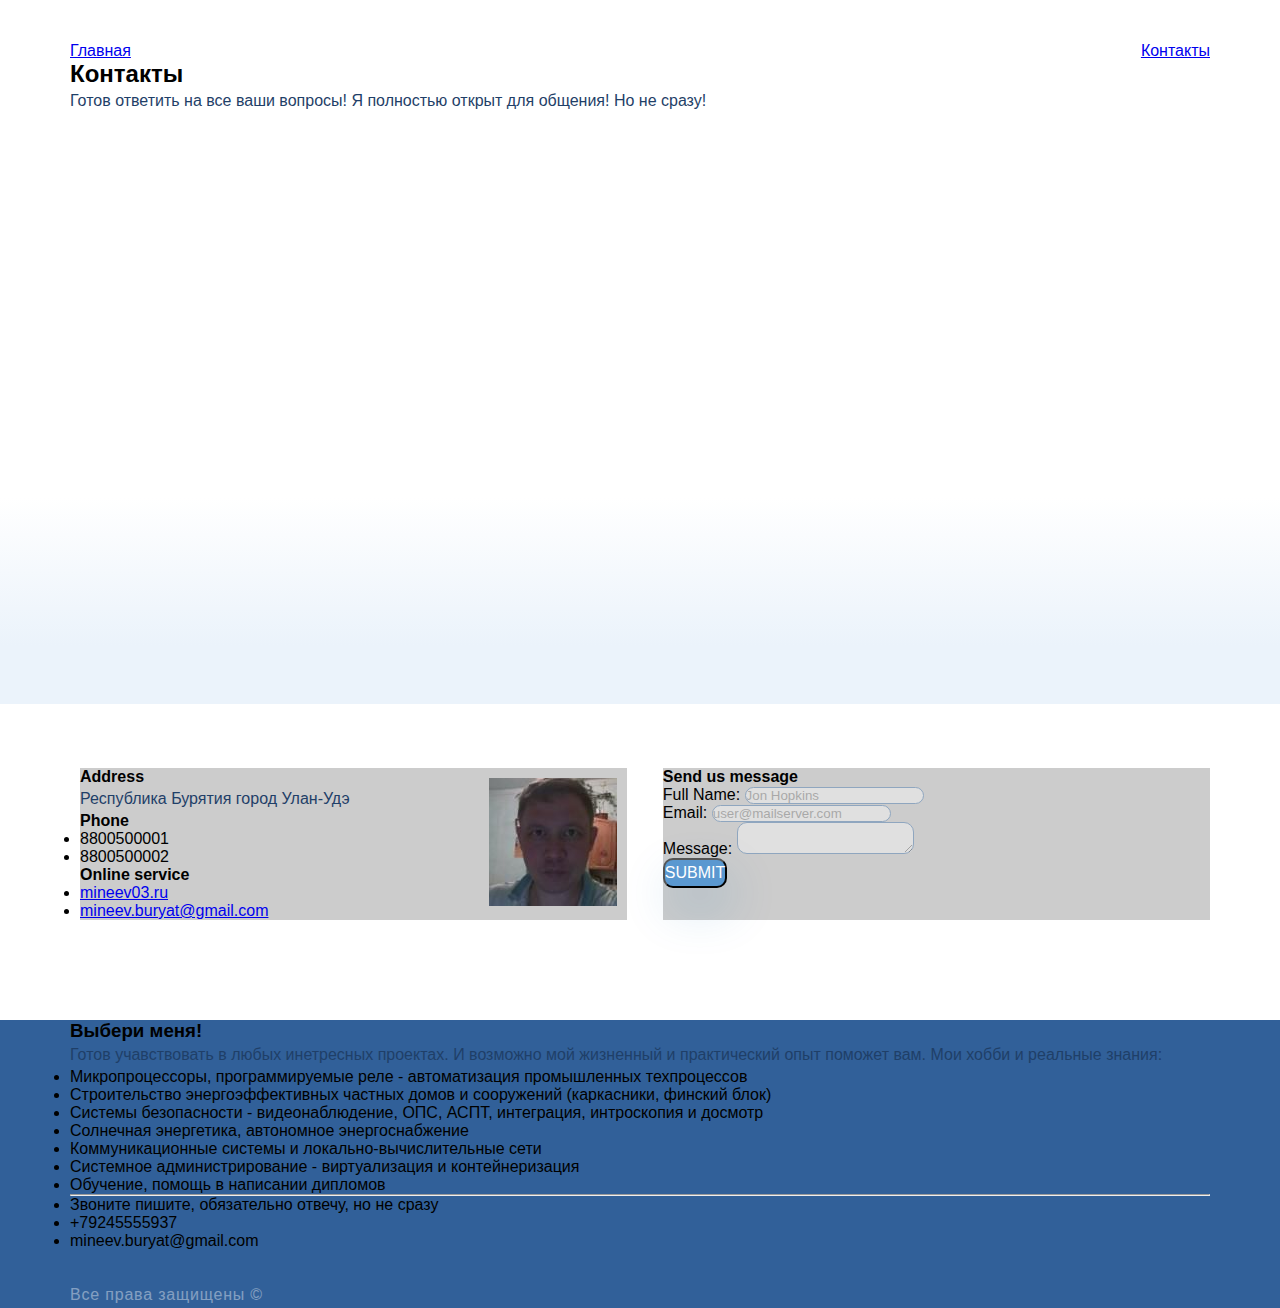
==== contacts.html @ 1b348b92 "ferst project" ====
﻿<!DOCTYPE html>

<html lang="ru">

<head>
    
<meta charset="UTF-8">

    <meta name="viewport" content="width=device-width, initial-scale=1.0">

    <title>Контакты</title>

    <link rel="stylesheet" href="style/style.css">

</head>

<body>
  <div class="header">
    <div class="container">
         <ul class="menu-nav">
          <li><a href="index.html">Главная</a></li>
          <li><a href="contacts.html">Контакты</a></li>
         </ul>
    </div>
    <div class="container">
      <h2 class="h2-contact">Контакты</h2>
      <p class="ptext">Готов ответить на все ваши вопросы! Я полностью открыт для общения! Но не сразу!</p>
    </div>
  </div>
  <div class="main">
    <div class="container what-we-do">
      <div class="item-contact">
        <img src="img/myself.jpg" alt="моё фото">
        <h4 class="h4-main">Address</h4>
        <p class="ptext">Республика Бурятия город Улан-Удэ</p>
        <h4 class="h4-main">Phone</h4>
        <ul class="contact-list">
            <li>8800500001</li>
            <li>8800500002</li>
        </ul>
        <h4 class="h4-main">Online service</h4>
        <ul class="contact-list">
            <li><a href="http://mineev03.ru/" target="_blank">mineev03.ru</a></li>
            <li><a href="mailto:mineev.buryat@gmail.com" target="_blank">mineev.buryat@gmail.com</a></li>
        </ul>
      </div>
      <div class="item-contact">
        <h4 class="h4-main">Send us message </h4>
        <form>
            <label>Full Name: <input type="text" placeholder="Jon Hopkins" class="field"></label><br>
            <label>Email: <input type="email" placeholder="user@mailserver.com" class="field"></label><br>
            <label>Message: <textarea class="field"></textarea></label><br>
            <button class="submit" type="submit">Submit</button><br>
        </form>
      </div>
    </div>
    <div class="container maps">
      <script type="text/javascript" charset="utf-8" async src="https://api-maps.yandex.ru/services/constructor/1.0/js/?um=constructor%3Ab8a80c267ce16a38b59da07715a1e969485c6a993bd5b96afb170f8ff72f42b6&amp;width=943&amp;height=689&amp;lang=ru_RU&amp;scroll=true"></script>
    </div>
  </div>
  <div class="footer">
    <div class="container">
      <div class="top-footer">
        <h3 class="h3-main">Выбери меня!</h3>
        <p class="ptext">Готов учавствовать в любых инетресных проектах. И возможно мой жизненный и практический опыт поможет вам. Мои хобби и реальные знания:</p>
         <ul class="experience">
            <li>Микропроцессоры, программируемые реле - автоматизация промышленных техпроцессов</li>
            <li>Строительство энергоэффективных частных домов и сооружений (каркасники, финский блок)</li>
            <li>Системы безопасности - видеонаблюдение, ОПС, АСПТ, интеграция, интроскопия и досмотр</li>
            <li>Солнечная энергетика, автономное энергоснабжение </li>
            <li>Коммуникационные системы и локально-вычислительные сети</li>
      <li>Системное администрирование - виртуализация и контейнеризация</li>
            <li>Обучение, помощь в написании дипломов</li>
          </ul> 
       </div>
    
    <hr>
    
      <ul class="bottom-footer">
          <li>Звоните пишите, обязательно отвечу, но не сразу</li>
          <li>+79245555937</li>
          <li>mineev.buryat@gmail.com</li>
      </ul>
      <p class="allrightreservd">Все права защищены &copy; </p>  
    </div>
  </div>
</body>

</html>
---- style/style.css ----
* {
margin: 0;
padding: 0;
}

body {
    font-family: 'Roboto',sans-serif;
}

.ptext {
    font-size: 16px;
    line-height: 26px;
    color: #1F3F68;
}

.container {
  max-width: 1140px;
  margin: 0 auto;
}

.field {
    border: 1px solid #356EAD;
    box-sizing: border-box;
    border-radius: 10px;
    opacity: 0.4;
}

.submit {
    background: #5A98D0;
    box-shadow: 5px 20px 50px rgba(16, 112, 177, 0.2);
    border-radius: 10px;
    font-weight: 500;
    font-size: 16px;
    line-height: 26px;
    text-align: center;
    color: #FFFFFF;
    text-transform: uppercase;
}

.header {
  min-height: 70vh;
  background: linear-gradient(0deg, #EBF3FB 8.84%, rgba(152, 195, 232, 0) 31.12%);
  margin-top: 42px;
  padding-bottom: 32px;
}

.menu-nav {
  display: flex;
  margin-top: 10px;
  list-style-type: none;
  justify-content: space-between;
}

.header-bg {
  background-image: url(../img/bgheaderimg.png);
  background-repeat: no-repeat;
  background-position: right center;
  padding-top: 115px;
  background-size: 45%;
  
}

.introblock {
  width: 504px;
}

.introblock>h1 {
  font-style: normal;
  font-weight: 300;
  font-size: 54px;
  line-height: 74px;
  letter-spacing: 0.04em;
  color: #1F3F68;
}

.introblock>p {
  width: 425px;
  font-style: normal;
  font-weight: normal;
  font-size: 16px;
  line-height: 26px;
  letter-spacing: 0.05em;
  color: #1F3F68;
  opacity: 0.6;
  margin-top: 32px;
}

.top_button {
  display: inline-block;
  font-size: 16px;
  line-height: 26px;
  text-align: center;
  letter-spacing: 0.04em;
  color: #FFFFFF;
  background: #5A98D0;
  box-shadow: 5px 10px 20px rgba(53, 110, 173, 0.2);
  border-radius: 10px;
  padding: 15px 50px;
  margin-left: 100px;
  margin-top: 50px;
  text-decoration: none;
}

.maincontent {
  margin-top: 64px;
  padding-bottom: 32px;
}
.maincontent>h3 {
  font-weight: 300;
  font-size: 36px;
  line-height: 46px;
  text-align: center;
  letter-spacing: 0.05em;
  color: #000000;
  padding: 16px 32px;
}

.what-we-do {
  display: flex;
  justify-content: space-between;
  margin-top: 64px;
}

.item {
  width: 359px;
  background: #FFFFFF;
  box-shadow: 5px 20px 50px rgba(16, 112, 177, 0.2);
  border-radius: 10px;
  box-sizing: border-box;
  }

.item>img {
  display: block;
  margin: 20px auto;
}

.item>h4 {
  font-style: normal;
  font-weight: normal;
  font-size: 20px;
  line-height: 30px;
  letter-spacing: 0.05em;
  color: #1F3F68;
  padding-left: 32px;
  padding-left: 20px;
  margin-bottom: 14px;
  margin-top: 25px;
  text-align: center;
  }

.item>p {
  font-style: normal;
  font-weight: normal;
  font-size: 16px;
  line-height: 26px;
  letter-spacing: 0.05em;
  color: #1F3F68;
  opacity: 0.6;
  padding-left: 32px;
  margin-bottom: 20px;
}

.item>a {
  display: block;
  font-size: 14px;
  line-height: 30px;
  letter-spacing: 0.05em;
  color: #5A98D0;
  padding: 0 0 32px 32px;
  text-decoration: none;
}

.project {
  margin-top: 64px;
}

.project>h3 {
  font-weight: 300;
  font-size: 36px;
  line-height: 46px;
  text-align: center;
  letter-spacing: 0.05em;
  color: #000000;
  width: 60%;
  margin: 0 auto;
}

.project>p {
  font-style: normal;
  font-weight: normal;
  font-size: 16px;
  line-height: 26px;
  text-align: center;
  letter-spacing: 0.05em;
  color: #222222;
  width: 70%;
  margin: 0 auto;
}

.project_parent {
  display: flex;
  justify-content: space-between;
  margin-top: 32px;
}

.project_item {
  position: relative;
}

.project_item>img {
  max-width: 100%;
}
.project_text {
  position: absolute;
  top: 64px;
  right: 64px;
  font-size: 32px;
  line-height: 46px;
  text-align: right;
  letter-spacing: 0.05em;
  color: #FFFFFF;
}

.text_left {
  left: 32px;
  text-align: left;
}

.maps {
   width: 100%;
   overflow-x: scroll;
   overflow-y: scroll;
 }

.item-contact {
    width: 48%;
    background-color: #cccccc;
    margin-left: 10px;
  }

.footer {
  background: #316099;
  margin-top: 100px;
}

.top_footer {
  position: relative;
  margin-bottom: 32px;;
}

.top_footer>h3 {
  width: 340px;
  font-size: 36px;
  line-height: 46px;
  letter-spacing: 0.05em;
  color: #FFFFFF;
  padding-top: 90px;
}

.top_footer>p {
  font-size: 16px;
  line-height: 26px;
  letter-spacing: 0.05em;
  color: #FFFFFF;
  opacity: 0.6;
  width: 490px;
  margin-top: 32px;
}

.btn_footer {
  display: block;
  background: #5A98D0;
  width: 237px;
  height: 56px;
  position: absolute;
  top: 165px;
  right: 115px;
}

.bottom_footer {
  margin-top: 32px;
}

.bottom_footer>ol {
  display: flex;
  justify-content: space-between;
  padding: 0 20px;
}

.bottom_footer>ol>li {
  font-size: 16px;
  line-height: 26px;
  letter-spacing: 0.05em;
  color: #FFFFFF;
  width: 35%;
  padding-left: 32px;
  padding-right: 20px;
}

.allrightreservd {
  font-size: 16px;
  line-height: 26px;
  letter-spacing: 0.05em;
  color: #FFFFFF;
  opacity: 0.4;
  margin-top: 32px;
}
.item-contact>img {
  float: right;
  margin: 10px;
}

@media (max-width: 1024px) {
  .container {
    padding-left: 32px;
    padding-right: 32px;

  }
  .what-we-do {
    align-items: center;
    flex-direction: column;
  }

  .item {
    margin-bottom: 32px;
  }

  .project>h3 {
    width: 90%;
  }

  .project>p {
    width: 100%;
  }
  .project_text {
    font-size: 16px;
    line-height: 19px;
    top: 32px;
    right:32px;
  }

  .text_left {
    left: 20px;
  }

  .project_parent {
    flex-direction: column;
    align-items: center;
  }
  .project_item {
    margin-bottom: 32px;;
  }

  .btn_footer {
    right: 60px;
    width: 108px;
    align-items: center;
    text-align: center;
    letter-spacing: 0.04em;
    color: #FFFFFF;
    border: none;
    margin: 32px auto;
    border-radius: 2px;
  }
}

@media (max-width: 667px) {
  .header {
    margin-top: 0;
    padding-top: 24px;
    min-height: auto;
  }
  .introblock {
    width: 100%;
  }
  .introblock>h1 {
    font-weight: 300;
    font-size: 32px;
    line-height: 37px;
    text-align: center;
    letter-spacing: 0.04em;
    color: #1F3F68;
    width: 100%;
  }
  .header-bg {
    background-image: none;
    padding-top: 32px;
    padding-bottom: 32px;
  }
  .introblock>p {
    width: 100%;
    font-style: normal;
    font-weight: normal;
    font-size: 16px;
    line-height: 26px;
    text-align: center;
    letter-spacing: 0.05em;
    color: #1F3F68;
    opacity: 0.6;
  }
  .top_button {
    display: block;
    margin: 32px auto;
  }
  .item {
    width: 100%;
  }
  .item>h4 {
    font-size: 20px;
    line-height: 30px;
    letter-spacing: 0.05em;
    color: #1F3F68;
    margin: 0 auto;
  }
  .top_footer>h3 {
    width: 100%;
    text-align: center;
    font-size: 24px;
    line-height: 28px;
  }

  .top_footer>p {
    width: 100%;
    text-align: center;
    font-size: 16px;
    line-height: 26px;
  }

  .btn_footer {
    position: static;
    width: 108px;
    align-items: center;
    text-align: center;
    letter-spacing: 0.04em;
    color: #FFFFFF;
    border: none;
    margin: 32px auto;
    border-radius: 2px;
  }

  .bottom_footer>ol {
    flex-direction: column;
  }

  .bottom_footer>ol>li {
    width: 100%;
  }
}
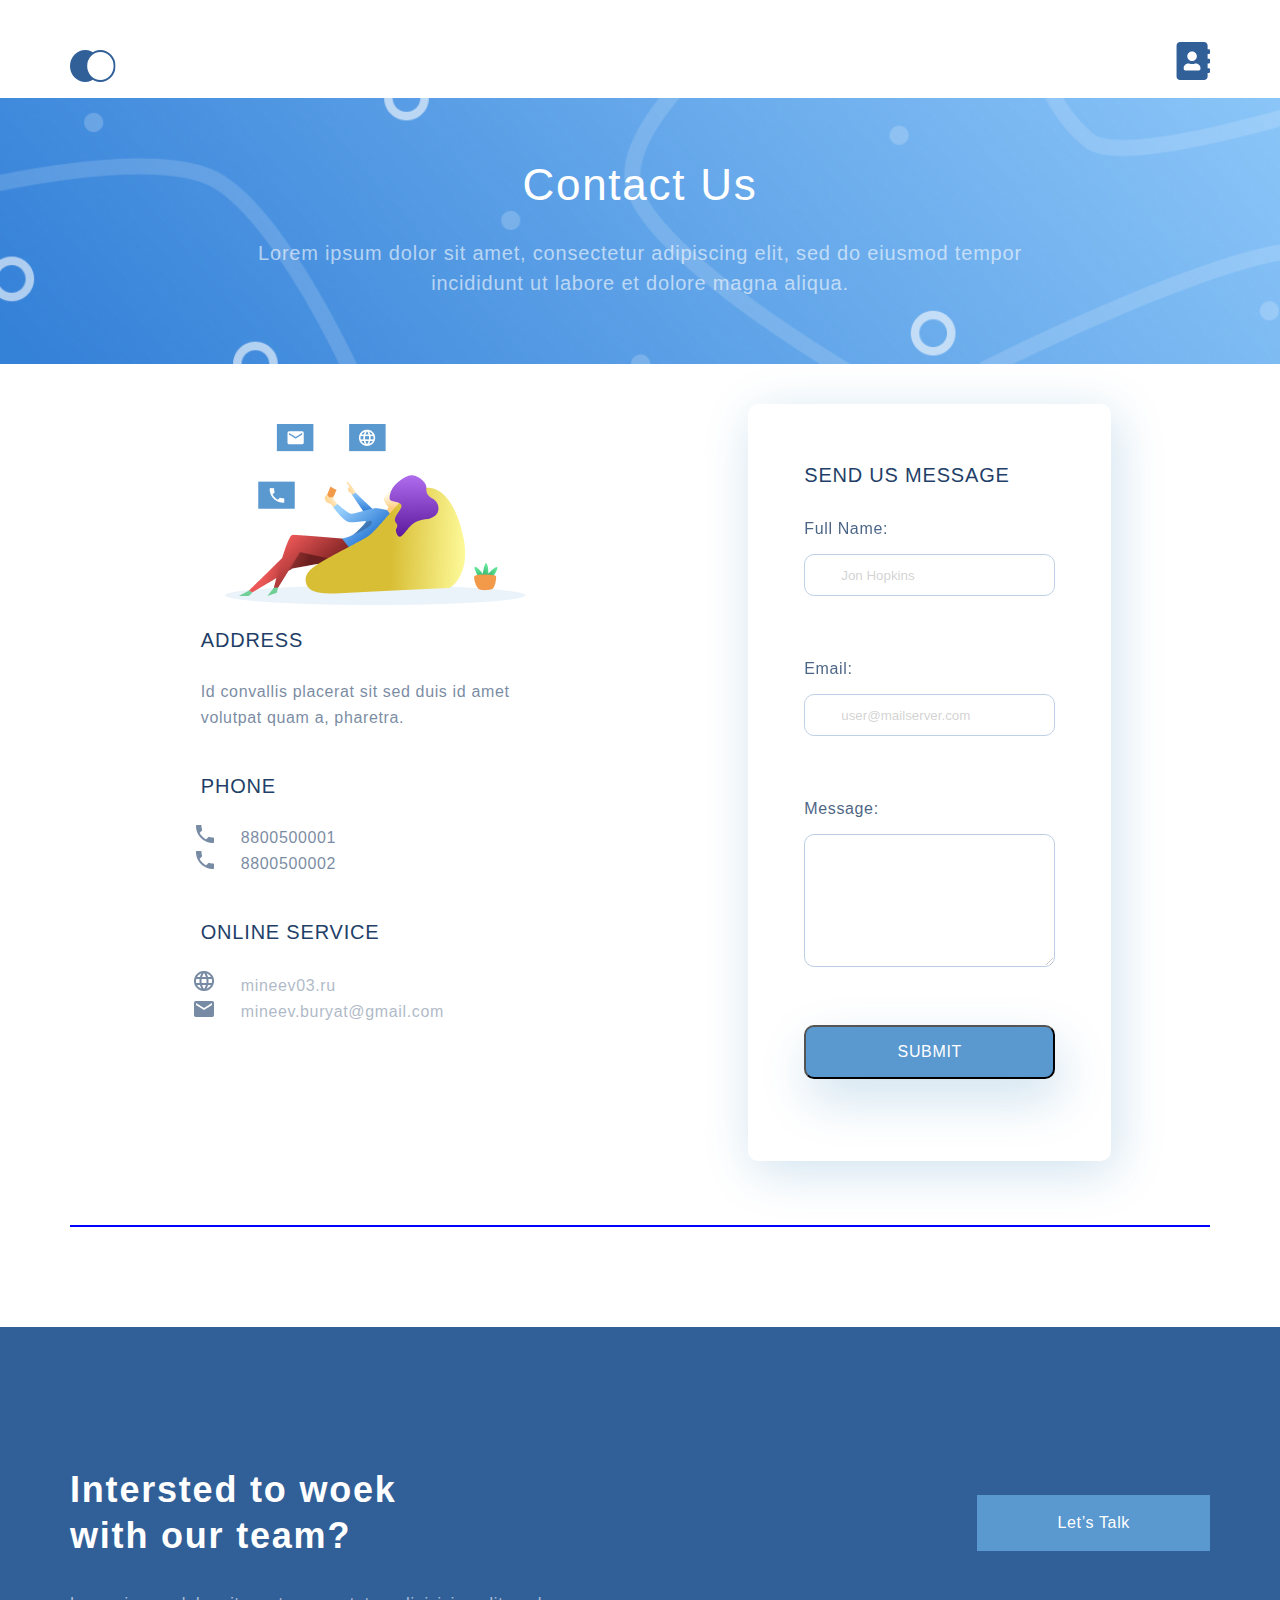
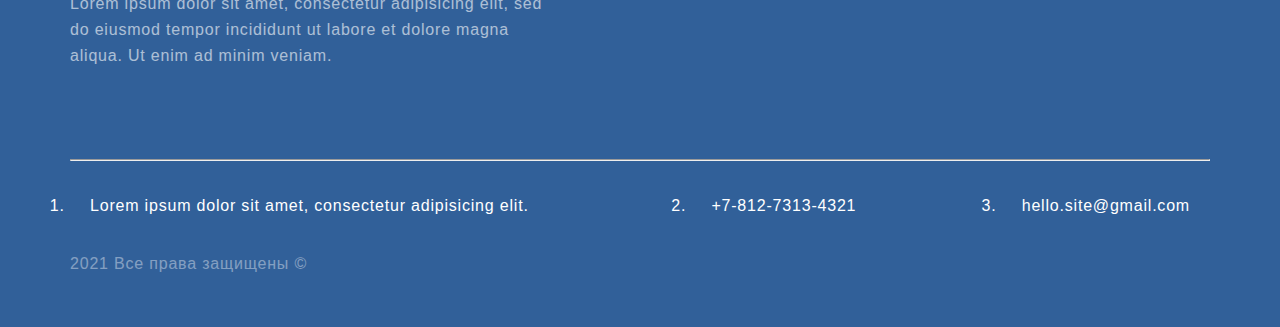
==== commit 2e69f37a: "contact page style" ====
--- a/contacts.html
+++ b/contacts.html
@@ -10,78 +10,79 @@
 
     <title>Контакты</title>
 
-    <link rel="stylesheet" href="style/style.css">
+    <link rel="stylesheet" href="style/stylecontact.css">
 
 </head>
 
 <body>
-  <div class="header">
-    <div class="container">
-         <ul class="menu-nav">
-          <li><a href="index.html">Главная</a></li>
-          <li><a href="contacts.html">Контакты</a></li>
-         </ul>
-    </div>
-    <div class="container">
-      <h2 class="h2-contact">Контакты</h2>
-      <p class="ptext">Готов ответить на все ваши вопросы! Я полностью открыт для общения! Но не сразу!</p>
+  <div class="top">
+    <ul class="container header">
+      <li><a href="index.html"><img src="img/logo.svg" alt="Логотип"></a></li>
+      <li><a href="contacts.html"><img src="img/Vector.svg" alt="контакты"></a></li>
+    </ul>
+    <div class="top_info">
+      <div class="container">
+        <h2>Contact Us</h2>
+        <p>Lorem ipsum dolor sit amet, consectetur adipiscing elit, sed do eiusmod tempor incididunt ut labore et dolore magna aliqua. 
+        </p>
+      </div>
     </div>
   </div>
+  
   <div class="main">
-    <div class="container what-we-do">
-      <div class="item-contact">
-        <img src="img/myself.jpg" alt="моё фото">
+    <div class="container contact_feedback">
+      <div class="address-box">
+        <img src="img/contactphoto.png" alt="моё фото">
         <h4 class="h4-main">Address</h4>
-        <p class="ptext">Республика Бурятия город Улан-Удэ</p>
+        <p class="ptext">Id convallis placerat sit sed duis id amet volutpat quam a, pharetra.</p>
         <h4 class="h4-main">Phone</h4>
-        <ul class="contact-list">
+        <ul class="ptext phone-list">
             <li>8800500001</li>
             <li>8800500002</li>
         </ul>
         <h4 class="h4-main">Online service</h4>
-        <ul class="contact-list">
+        <ul class="ptext service-list">
             <li><a href="http://mineev03.ru/" target="_blank">mineev03.ru</a></li>
             <li><a href="mailto:mineev.buryat@gmail.com" target="_blank">mineev.buryat@gmail.com</a></li>
         </ul>
       </div>
-      <div class="item-contact">
+    
+      <div class="feedback">
         <h4 class="h4-main">Send us message </h4>
         <form>
             <label>Full Name: <input type="text" placeholder="Jon Hopkins" class="field"></label><br>
             <label>Email: <input type="email" placeholder="user@mailserver.com" class="field"></label><br>
-            <label>Message: <textarea class="field"></textarea></label><br>
+            <label>Message: <textarea class="textarea"></textarea></label><br>
             <button class="submit" type="submit">Submit</button><br>
         </form>
       </div>
     </div>
-    <div class="container maps">
+  </div>
+  <div class="container">
+    <div class="maps">
       <script type="text/javascript" charset="utf-8" async src="https://api-maps.yandex.ru/services/constructor/1.0/js/?um=constructor%3Ab8a80c267ce16a38b59da07715a1e969485c6a993bd5b96afb170f8ff72f42b6&amp;width=943&amp;height=689&amp;lang=ru_RU&amp;scroll=true"></script>
     </div>
   </div>
-  <div class="footer">
+  </div>
+  <div class="footer"> 
     <div class="container">
-      <div class="top-footer">
-        <h3 class="h3-main">Выбери меня!</h3>
-        <p class="ptext">Готов учавствовать в любых инетресных проектах. И возможно мой жизненный и практический опыт поможет вам. Мои хобби и реальные знания:</p>
-         <ul class="experience">
-            <li>Микропроцессоры, программируемые реле - автоматизация промышленных техпроцессов</li>
-            <li>Строительство энергоэффективных частных домов и сооружений (каркасники, финский блок)</li>
-            <li>Системы безопасности - видеонаблюдение, ОПС, АСПТ, интеграция, интроскопия и досмотр</li>
-            <li>Солнечная энергетика, автономное энергоснабжение </li>
-            <li>Коммуникационные системы и локально-вычислительные сети</li>
-      <li>Системное администрирование - виртуализация и контейнеризация</li>
-            <li>Обучение, помощь в написании дипломов</li>
-          </ul> 
-       </div>
-    
+      <div class="top_footer">
+        <div class="top_footer_left">
+          <h3>Intersted to woek
+            with our team?</h3>
+          <p>Lorem ipsum dolor sit amet, consectetur adipisicing elit, sed do eiusmod tempor incididunt ut labore et dolore magna aliqua. Ut enim ad minim veniam.</p>
+        </div>
+        <button class="btn_footer">Let’s Talk</button>
+      </div>
     <hr>
-    
-      <ul class="bottom-footer">
-          <li>Звоните пишите, обязательно отвечу, но не сразу</li>
-          <li>+79245555937</li>
-          <li>mineev.buryat@gmail.com</li>
-      </ul>
-      <p class="allrightreservd">Все права защищены &copy; </p>  
+      <div class="bottom_footer">
+        <ol>
+            <li>Lorem ipsum dolor sit amet, consectetur adipisicing elit.</li>
+            <li>+7-812-7313-4321</li>
+            <li>hello.site@gmail.com</li>
+        </ol>
+        <p class="allrightreservd">2021 Все права защищены &copy; </p>  
+      </div>
     </div>
   </div>
 </body>
--- a/style/stylecontact.css
+++ b/style/stylecontact.css
@@ -0,0 +1,297 @@
+* {
+margin: 0;
+padding: 0;
+}
+
+body {
+  font-family: 'Roboto',sans-serif;
+  font-style: normal;
+  font-weight: normal;
+  font-size: 16px;
+  line-height: 26px;
+}
+
+.top {
+  margin-bottom: 40px;
+}
+.container {
+  max-width: 1140px;
+  margin: 0 auto;
+}
+
+.header {
+  list-style-type: none;
+  display: flex;
+  justify-content: space-between;
+  padding-top: 42px;
+}
+
+.top_info {
+  background-image: url(../img/bgrcontact.png);
+  background-repeat: no-repeat;
+  background-size: cover;
+  padding-top: 50px;
+  padding-bottom: 50px;
+}
+
+.top_info h2 {
+  font-weight: 500;
+  font-size: 44px;
+  line-height: 74px;
+  text-align: center;
+  letter-spacing: 0.04em;
+  color: #FFFFFF;
+}
+
+.top_info p {
+  font-size: 20px;
+  line-height: 30px;
+  text-align: center;
+  letter-spacing: 0.04em;
+  color: rgba(255, 255, 255, 0.6);
+  width: 75%;
+  margin: 16px auto;
+
+}
+
+.contact_feedback {
+  display: flex;
+  justify-content: space-around;
+  margin-bottom: 64px;
+}
+
+.feedback {
+  background: #FFFFFF;
+  box-shadow: 5px 10px 50px rgba(16, 112, 177, 0.2);
+  border-radius: 10px;
+  padding: 56px;
+  max-width: 540px;
+}
+
+.feedback>h4 {
+  font-size: 20px;
+  line-height: 30px;
+  letter-spacing: 0.04em;
+  color: #1F3F68;
+  text-transform: uppercase;
+ }
+
+ .field {
+    display: block;
+    width: 100%;
+    height: 3em;
+    opacity: 0.4;
+    border: 1px solid #356EAD;
+    box-sizing: border-box;
+    border-radius: 10px;
+    padding: 20px 36px;
+    margin-top: 10px;
+ }
+
+ .textarea {
+  display: block;
+  width: 100%;
+  height: 10em;
+  opacity: 0.4;
+  border: 1px solid #356EAD;
+  box-sizing: border-box;
+  border-radius: 10px;
+  padding: 20px 36px;
+  margin-top: 10px;
+ }
+
+ .submit {
+   display: block;
+  background: #5A98D0;
+  box-shadow: 5px 20px 50px rgba(16, 112, 177, 0.2);
+  border-radius: 10px;
+  font-size: 16px;
+  line-height: 26px;
+  text-align: center;
+  letter-spacing: 0.04em;
+  color: #FFFFFF;
+  padding-top: 12px;
+  padding-bottom: 12px;
+  width: 100%;
+  text-transform: uppercase;
+ }
+
+ label {
+   display: block;
+  font-size: 16px;
+  line-height: 30px;
+  letter-spacing: 0.04em;
+  color: #1F3F68;
+  opacity: 0.8;
+  margin-bottom: 32px;
+  width:100%;
+ }
+
+.address-box {
+  max-width: 350px;
+  margin-left: 32px;
+}
+
+.address-box>img {
+  display: block;
+  margin: 20px auto;
+  
+}
+
+.h4-main {
+  font-weight: 500;
+  font-size: 20px;
+  line-height: 30px;
+  letter-spacing: 0.04em;
+  color: #1F3F68;
+  text-transform: uppercase;
+  margin-bottom: 24px;
+}
+
+.ptext {
+  font-weight: 300;
+  font-size: 16px;
+  line-height: 26px;
+  letter-spacing: 0.04em;
+  color: #1F3F68;
+  opacity: 0.6;
+  margin-bottom: 40px;
+}
+
+.service-list {
+  margin-left: 20px;
+
+}
+
+.service-list>li:first-child {
+  list-style-image: url(../img/wwwicon.png);
+  padding-left: 20px;
+}
+
+.service-list>li:last-child {
+  list-style-image: url(../img/emailicon.png);
+  padding-left: 20px;
+}
+.service-list a {
+  text-decoration: none;
+  font-weight: 300;
+  font-size: 16px;
+  line-height: 26px;
+  letter-spacing: 0.04em;
+  color: #1F3F68;
+  opacity: 0.6;
+}
+.phone-list {
+  list-style-image: url(../img/phoneicon.png);
+  margin-left: 20px;
+}
+.phone-list>li {
+  padding-left: 20px;
+}
+
+.maps {
+  border: 1px solid blue;
+  max-width: 100%;
+}
+
+.footer {
+  background: #316099;
+  margin-top: 100px;
+  padding-top: 50px;
+  padding-bottom: 50px;
+}
+
+.top_footer {
+  display: flex;
+  justify-content: space-between;
+  align-items: center;
+  margin-bottom: 90px;
+}
+
+.top_footer_left {
+  
+}
+
+.top_footer_left>h3 {
+  max-width: 340px;
+  font-size: 36px;
+  line-height: 46px;
+  letter-spacing: 0.05em;
+  color: #FFFFFF;
+  padding-top: 90px;
+}
+
+.top_footer_left>p {
+  font-size: 16px;
+  line-height: 26px;
+  letter-spacing: 0.05em;
+  color: #FFFFFF;
+  opacity: 0.6;
+  max-width: 490px;
+  margin-top: 32px;
+}
+
+.btn_footer {
+  display: block;
+  background: #5A98D0;
+  max-width: 300px;
+  padding: 15px 80px;
+  font-size: 16px;
+  line-height: 26px;
+  text-align: center;
+  letter-spacing: 0.04em;
+  border: none;
+  color: #FFFFFF;
+}
+
+.bottom_footer {
+  margin-top: 32px;
+}
+
+.bottom_footer>ol {
+  display: flex;
+  justify-content: space-between;
+  width:100%;
+  align-items: center;
+}
+
+.bottom_footer>ol>li {
+  font-size: 16px;
+  line-height: 26px;
+  letter-spacing: 0.05em;
+  color: #FFFFFF;
+  padding-left: 20px;
+  padding-right: 20px;
+}
+
+.bottom_footer>ol>li:first-child {
+  width: 40%;
+}
+
+.allrightreservd {
+  font-size: 16px;
+  line-height: 26px;
+  letter-spacing: 0.05em;
+  color: #FFFFFF;
+  opacity: 0.4;
+  margin-top: 32px;
+}
+
+@media (max-width:1024px) {
+  .container {
+    max-width: 100%;
+  }
+  .contact_feedback {
+    flex-direction: column;
+    align-items: center;
+  }
+
+  .address-box {
+    max-width: 100%;
+  }
+
+  .feedback {
+    max-width: 100%;
+    
+  }
+}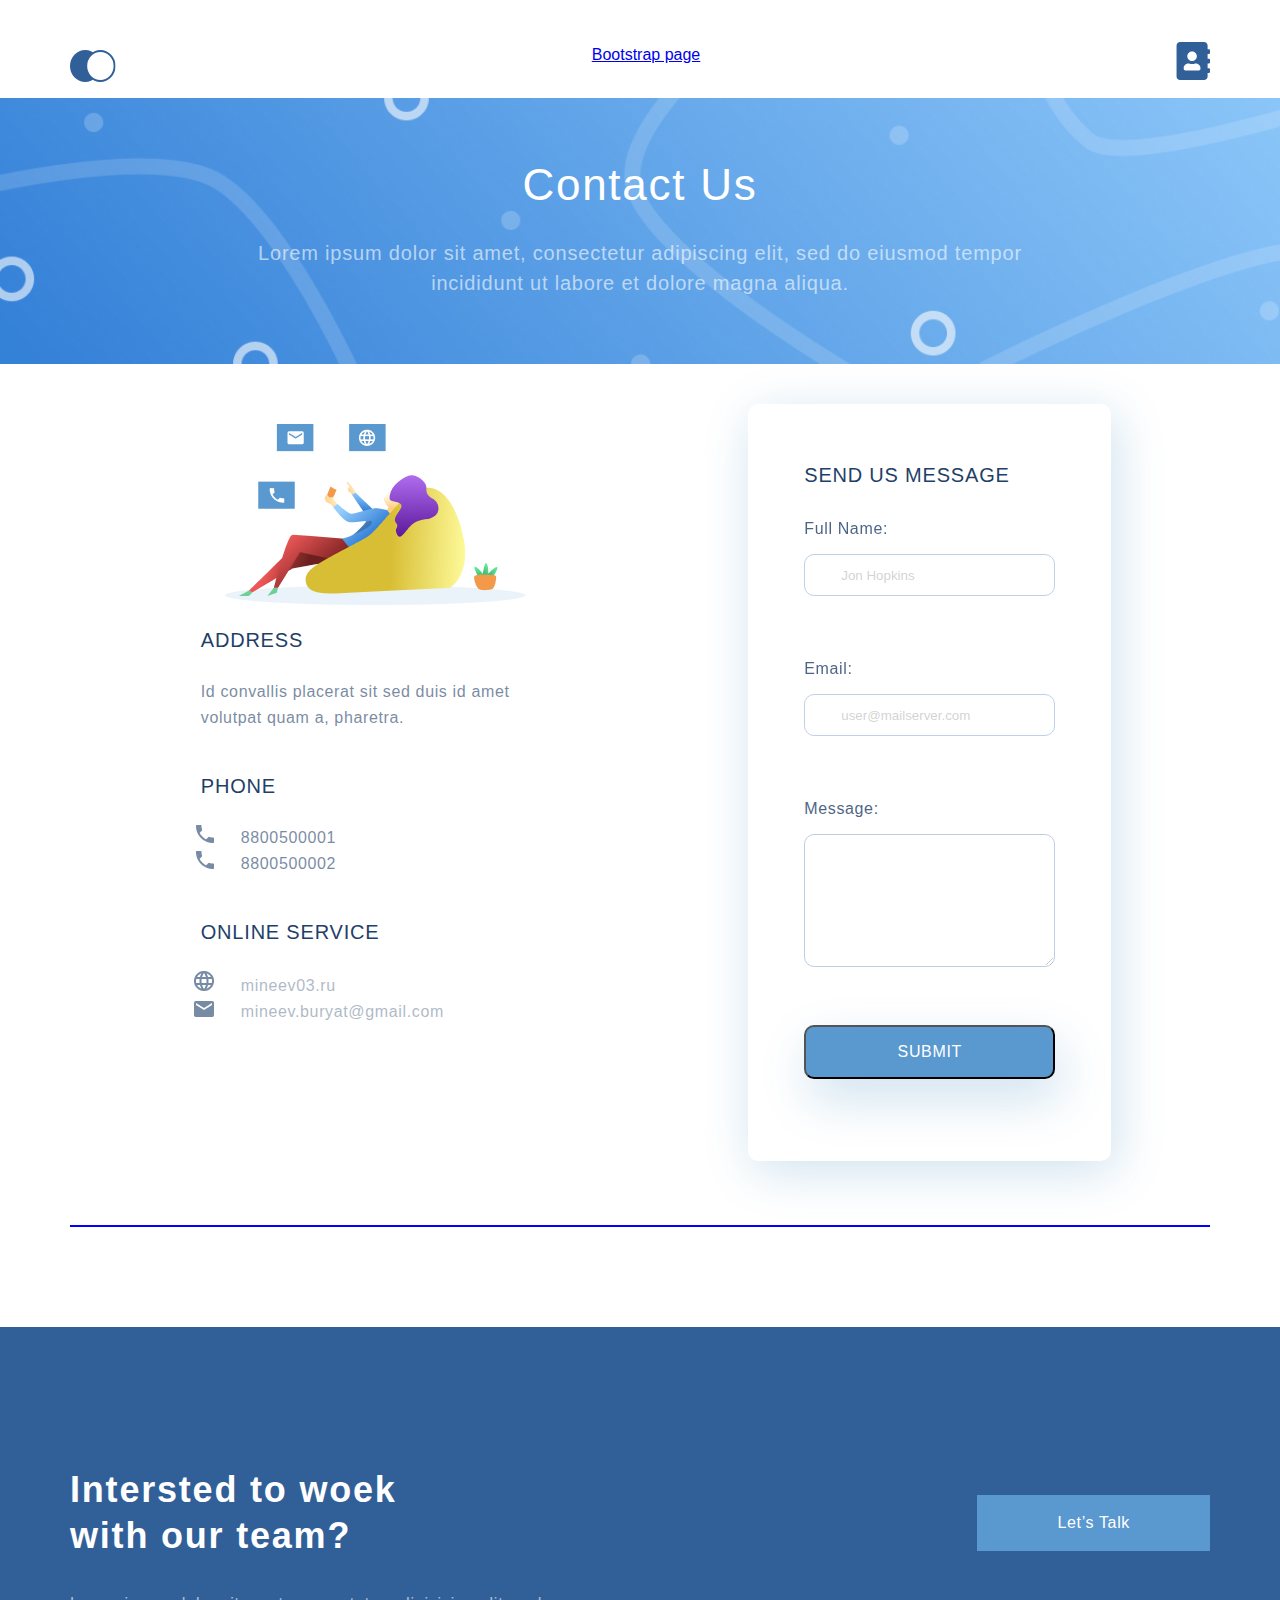
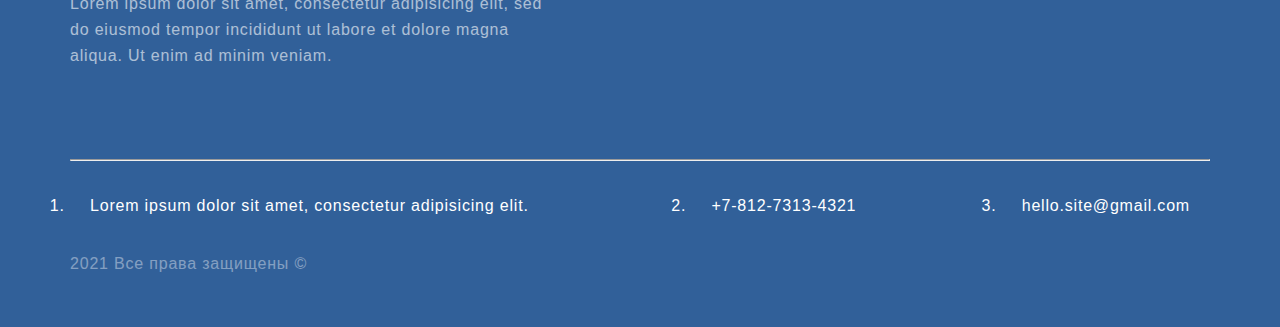
==== commit ba6997dd: "add home heating page" ====
--- a/contacts.html
+++ b/contacts.html
@@ -18,6 +18,7 @@
   <div class="top">
     <ul class="container header">
       <li><a href="index.html"><img src="img/logo.svg" alt="Логотип"></a></li>
+      <li><a href="homeheating.html">Bootstrap page</a></li>
       <li><a href="contacts.html"><img src="img/Vector.svg" alt="контакты"></a></li>
     </ul>
     <div class="top_info">
